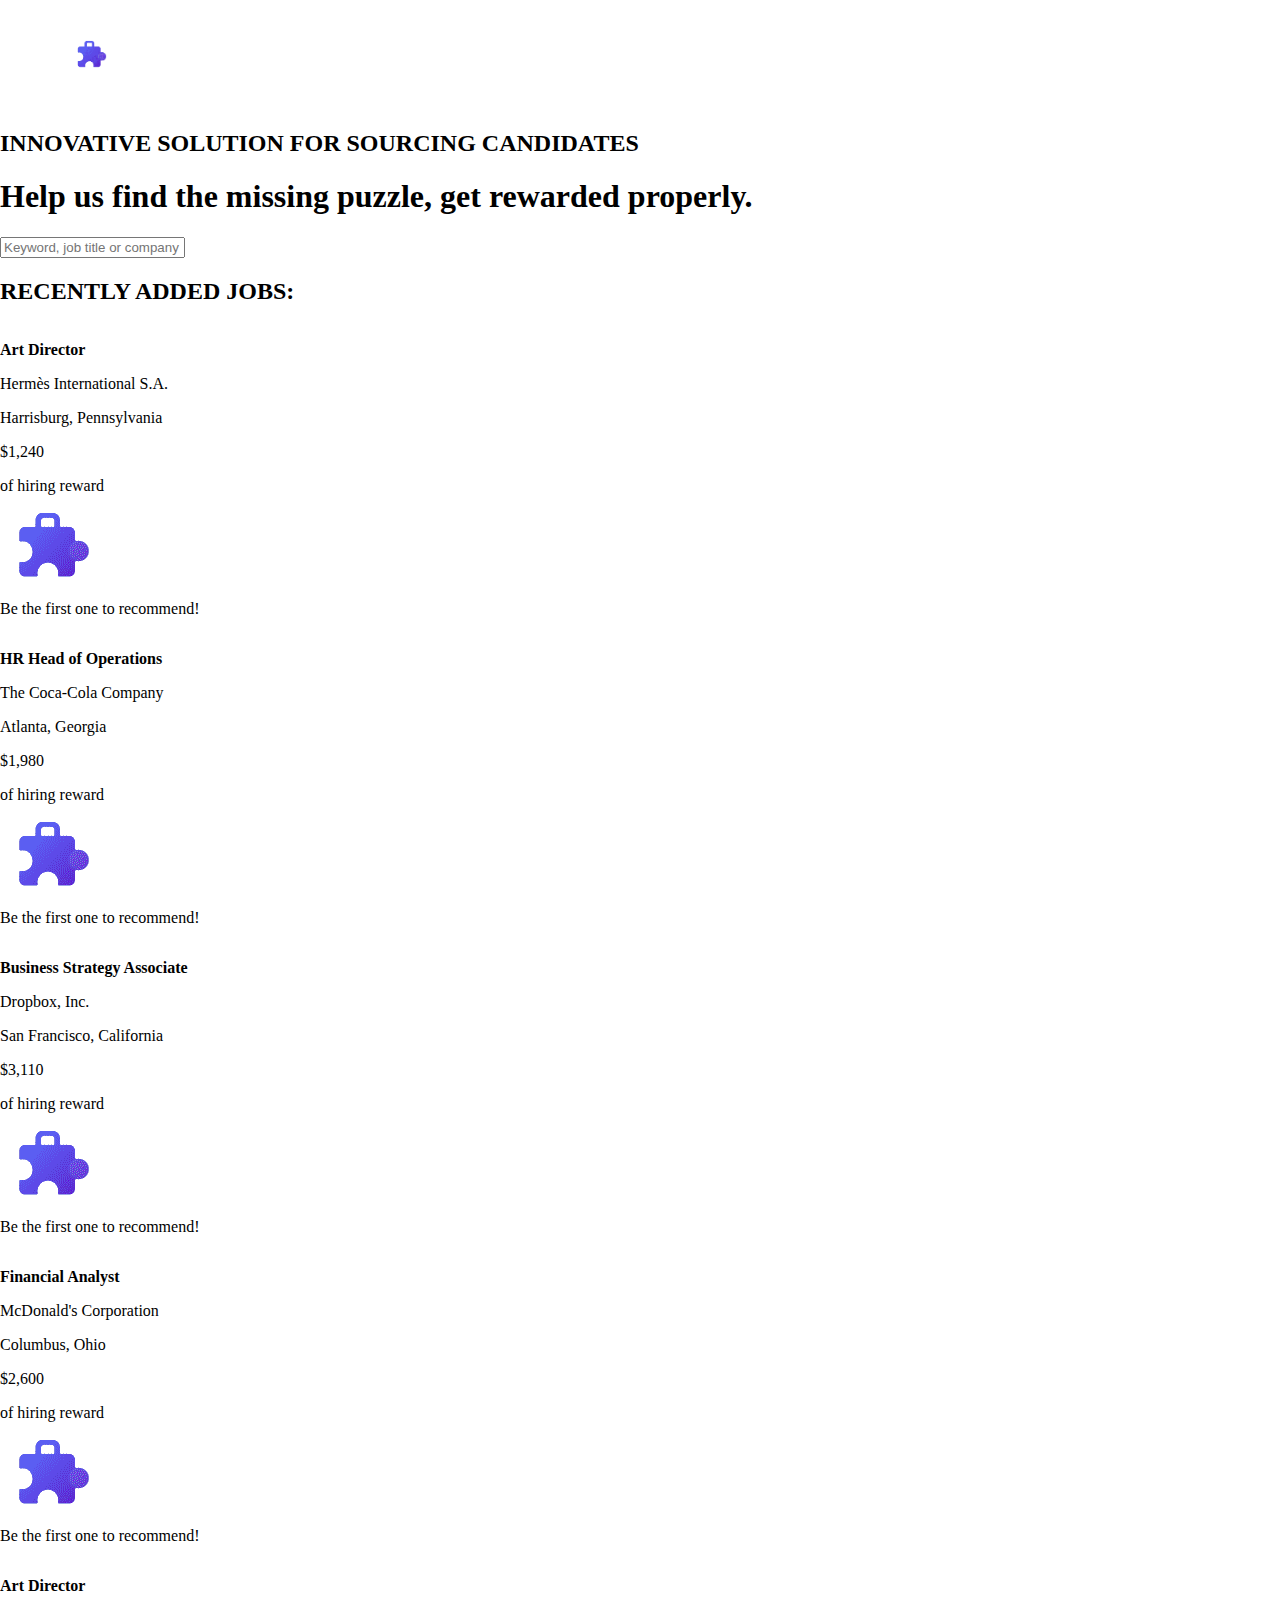
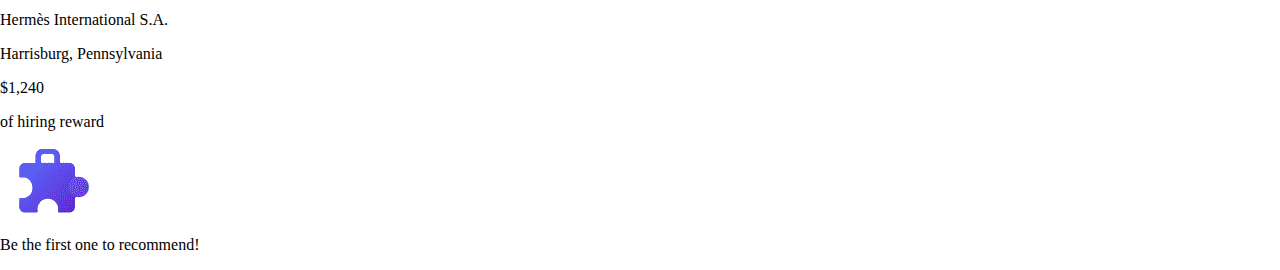
==== index.html @ bd195a3d "Adding fonts, styling nav" ====
<html lang="en">
  <head>
    <meta charset="UTF-8">
    <meta name="viewport" content="width=device-width, initial-scale=1.0">
    <title>Black Magic Pruba</title>
    <link rel="stylesheet" href="styles/style.css">
    <link rel="stylesheet" href="https://use.fontawesome.com/releases/v5.15.1/css/all.css" integrity="sha384-vp86vTRFVJgpjF9jiIGPEEqYqlDwgyBgEF109VFjmqGmIY/Y4HV4d3Gp2irVfcrp" crossorigin="anonymous">
  </head>
  <body>
    <!-- The header part of the page -->
    <header>
      <nav>
        <img src='/images/Logo purple.png' alt='Logo'/>
        <div>
          <ul>
            <li><a href="#">HOME</a></li>
            <li><a href="#">ABOUT US</a></li>
            <li><a href="#">BLOG</a></li>
            <li><a href="#">HOW IT WORKS?</a></li>
          </ul>
          <ul>
            <li><a href="#">LOG IN</a></li>
            <li><a href="#">SIGN UP</a></li>
          </ul>
        </div>
      </nav>
      <main>
        <div>
          <h2>INNOVATIVE SOLUTION FOR SOURCING CANDIDATES</h2>
          <h1>Help us find <b>the missing puzzle, get rewarded</b> properly.</h1>
          <input type="text" placeholder="Keyword, job title or company"><i class="fas fa-search"></i>
        </div>
        <img src=''/>
      </main>
    </header>
      
    <!-- The carrousel of works -->
      <section>
        <h2>RECENTLY ADDED JOBS:</h2>

        <article>
          <div><img src="" alt=""></div>
          <div>
            <p><b>Art Director</b></p>
            <p>Hermès International S.A.</p>
            <i class="fas fa-map-marker-alt"></i><p>Harrisburg, Pennsylvania</p>
          </div>
          <div>
            <div>
              <p>$1,240</p>
              <p>of hiring reward</p>
            </div>
            <div>
              <img src="/images/Logo purple.png" alt="Logo">
            </div>
          </div>
          <div><p>Be the first one to recommend!</p></div>
        </article>

        <article>
          <div><img src="" alt=""></div>
          <div>
            <p><b>HR Head of Operations</b></p>
            <p>The Coca-Cola Company</p>
            <i class="fas fa-map-marker-alt"></i><p>Atlanta, Georgia</p>
          </div>
          <div>
            <div>
              <p>$1,980</p>
              <p>of hiring reward</p>
            </div>
            <div>
              <img src="/images/Logo purple.png" alt="Logo">
            </div>
          </div>
          <div><p>Be the first one to recommend!</p></div>
        </article>

        <article>
          <div><img src="" alt=""></div>
          <div>
            <p><b>Business Strategy Associate</b></p>
            <p>Dropbox, Inc.</p>
            <i class="fas fa-map-marker-alt"></i><p>San Francisco, California</p>
          </div>
          <div>
            <div>
              <p>$3,110</p>
              <p>of hiring reward</p>
            </div>
            <div>
              <img src="/images/Logo purple.png" alt="Logo">
            </div>
          </div>
          <div><p>Be the first one to recommend!</p></div>
        </article>

        <article>
          <div><img src="" alt=""></div>
          <div>
            <p><b>Financial Analyst</b></p>
            <p>McDonald's Corporation</p>
            <i class="fas fa-map-marker-alt"></i><p>Columbus, Ohio</p>
          </div>
          <div>
            <div>
              <p>$2,600</p>
              <p>of hiring reward</p>
            </div>
            <div>
              <img src="/images/Logo purple.png" alt="Logo">
            </div>
          </div>
          <div><p>Be the first one to recommend!</p></div>
        </article>

        <article>
          <div><img src="" alt=""></div>
          <div>
            <p><b>Art Director</b></p>
            <p>Hermès International S.A.</p>
            <i class="fas fa-map-marker-alt"></i><p>Harrisburg, Pennsylvania</p>
          </div>
          <div>
            <div>
              <p>$1,240</p>
              <p>of hiring reward</p>
            </div>
            <div>
              <img src="/images/Logo purple.png" alt="Logo">
            </div>
          </div>
          <div><p>Be the first one to recommend!</p></div>
        </article>
      </section>

  </body>
</html>
---- styles/style.css ----
@font-face {
  font-family: 'galanogrotesquedemo-bold';
  src: url("../fonts/Galano Grotesque/galanogrotesquedemo-bold-webfont.woff2") format("woff2"), url("../fonts/Galano Grotesque/galanogrotesquedemo-bold-webfont.woff") format("woff");
  font-weight: normal;
  font-style: normal;
}

@font-face {
  font-family: 'typold-book500';
  src: url("typold-book500-webfont.woff2") format("woff2"), url("typold-book500-webfont.woff") format("woff");
  font-weight: normal;
  font-style: normal;
}

nav {
  display: -webkit-box;
  display: -ms-flexbox;
  display: flex;
  -webkit-box-pack: justify;
      -ms-flex-pack: justify;
          justify-content: space-between;
  -webkit-box-align: center;
      -ms-flex-align: center;
          align-items: center;
  font-family: 'galanogrotesquedemo-bold';
  padding: 30px 70px;
}

nav img {
  height: 30px;
}

nav div {
  display: -webkit-box;
  display: -ms-flexbox;
  display: flex;
  -webkit-box-pack: justify;
      -ms-flex-pack: justify;
          justify-content: space-between;
  -webkit-box-align: center;
      -ms-flex-align: center;
          align-items: center;
  width: 55%;
  padding-right: 50px;
}

nav div ul {
  display: -webkit-box;
  display: -ms-flexbox;
  display: flex;
  -webkit-box-pack: justify;
      -ms-flex-pack: justify;
          justify-content: space-between;
  -webkit-box-align: center;
      -ms-flex-align: center;
          align-items: center;
  padding: 0;
}

nav div li {
  list-style: none;
}

nav div a {
  text-decoration: none;
  color: white;
}

body {
  margin: 0;
  font-family: 'typold-book500';
}
/*# sourceMappingURL=style.css.map */
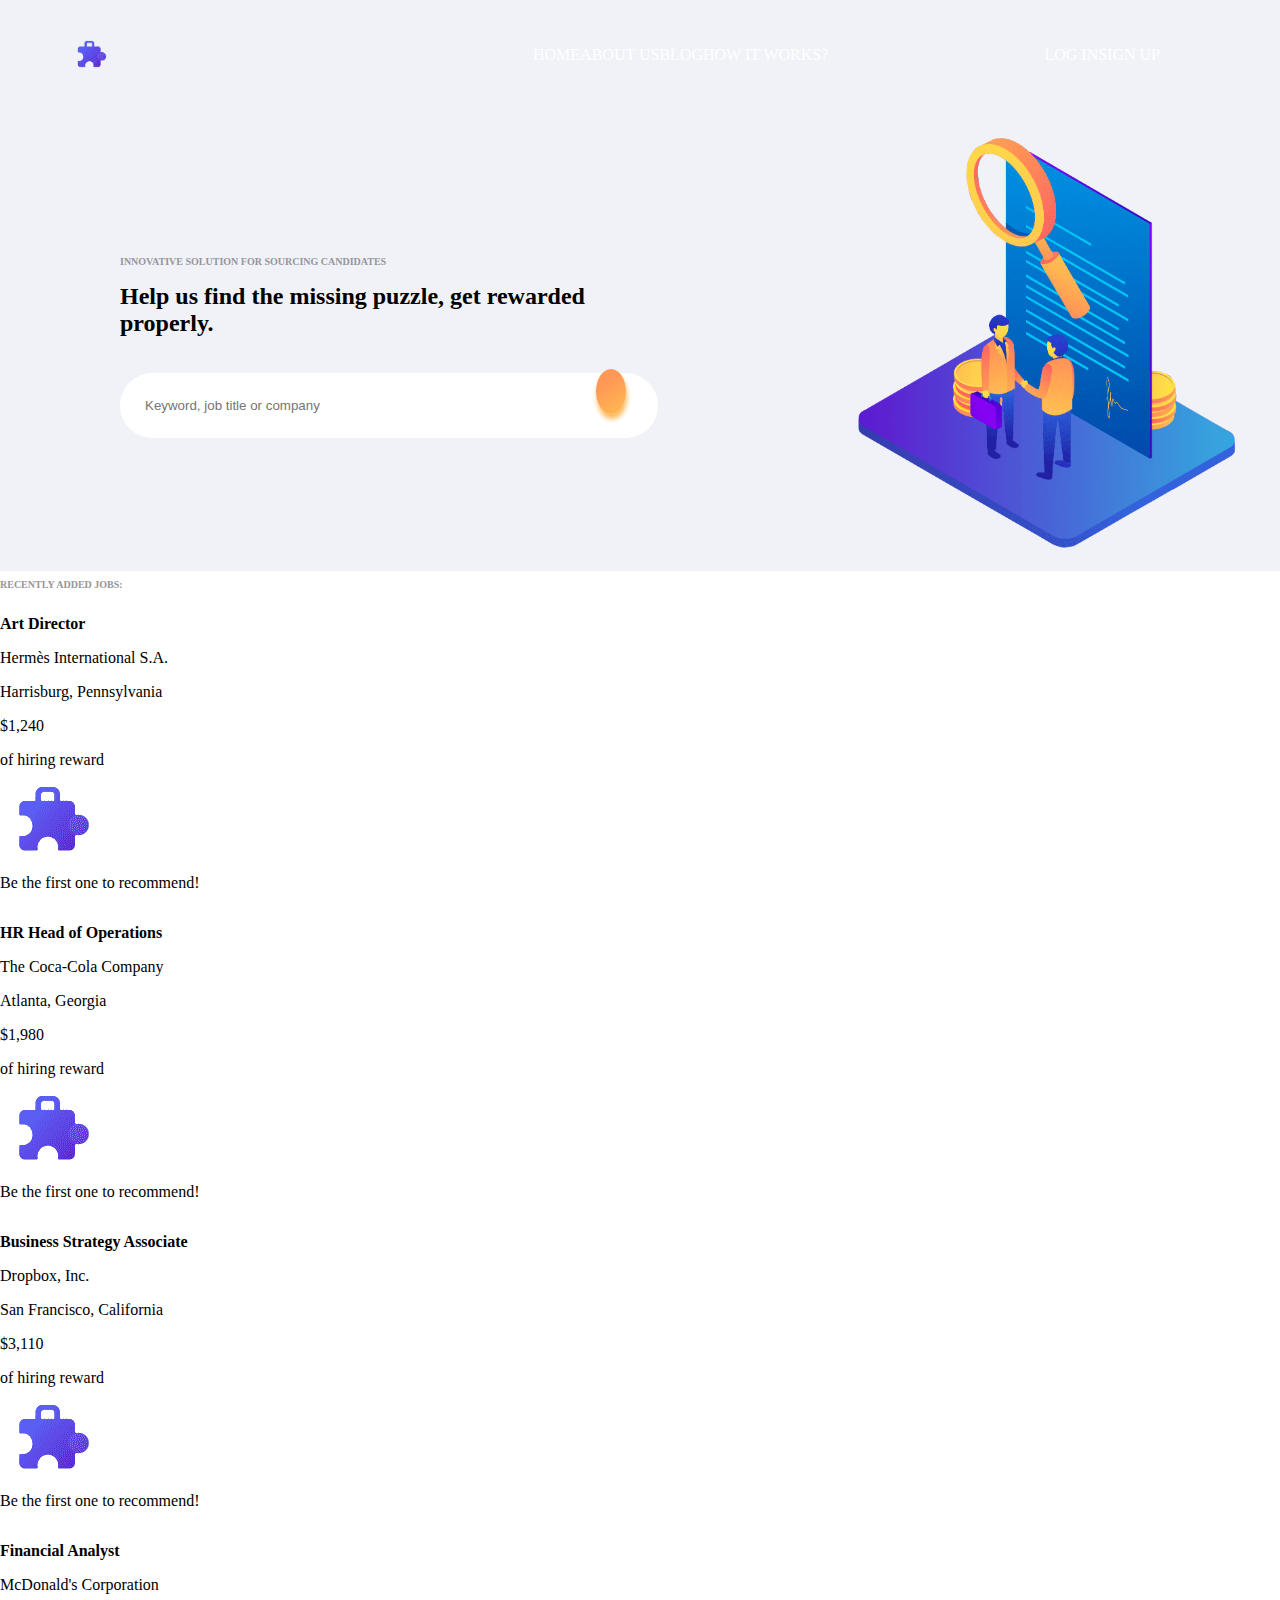
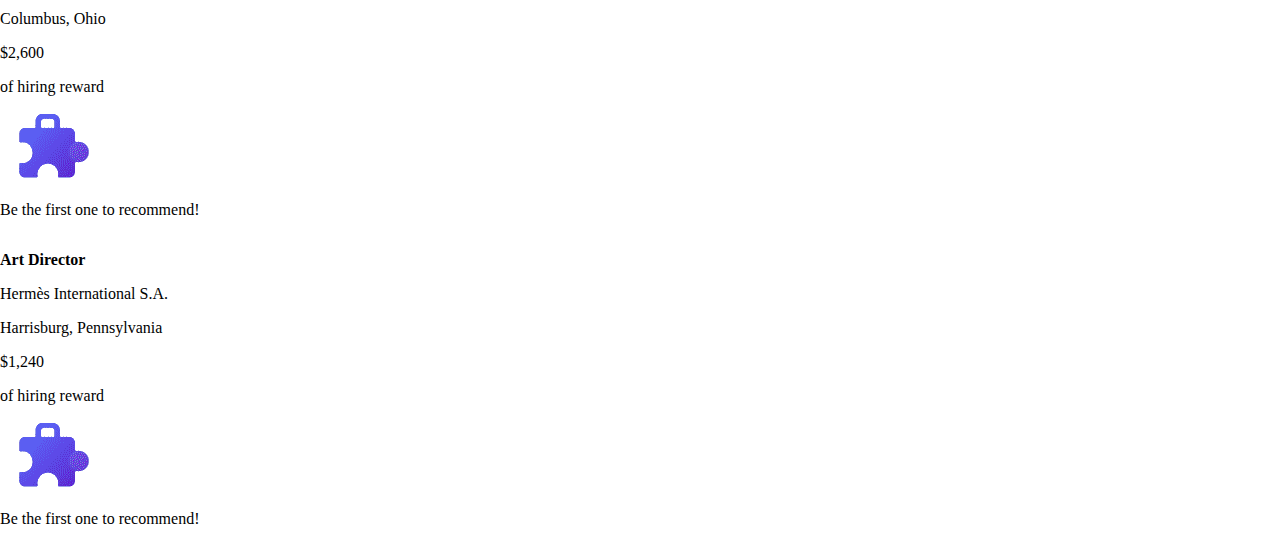
==== commit 5c4341f7: "Main styles, inluding searchbar and image" ====
--- a/index.html
+++ b/index.html
@@ -28,9 +28,11 @@
         <div>
           <h2>INNOVATIVE SOLUTION FOR SOURCING CANDIDATES</h2>
           <h1>Help us find <b>the missing puzzle, get rewarded</b> properly.</h1>
-          <input type="text" placeholder="Keyword, job title or company"><i class="fas fa-search"></i>
+          <div>
+            <input type="text" placeholder="Keyword, job title or company"><button><i class="fas fa-search"></i></button>
+          </div>
         </div>
-        <img src=''/>
+        <img src='/images/Main.png'/>
       </main>
     </header>
       
--- a/styles/style.css
+++ b/styles/style.css
@@ -10,6 +10,10 @@
   src: url("typold-book500-webfont.woff2") format("woff2"), url("typold-book500-webfont.woff") format("woff");
   font-weight: normal;
   font-style: normal;
+}
+
+header {
+  background-color: #f0f2f7;
 }
 
 nav {
@@ -66,8 +70,74 @@
   color: white;
 }
 
+main {
+  display: -webkit-box;
+  display: -ms-flexbox;
+  display: flex;
+  -webkit-box-pack: justify;
+      -ms-flex-pack: justify;
+          justify-content: space-between;
+  -webkit-box-align: center;
+      -ms-flex-align: center;
+          align-items: center;
+  padding-top: 5px;
+}
+
+main img {
+  height: 410px;
+  padding: 23px 45px;
+}
+
+main > div {
+  width: 40%;
+  padding-left: 120px;
+}
+
+main > div div {
+  position: relative;
+}
+
+main > div div input {
+  width: 105%;
+  padding: 25px;
+  border: none;
+  border-radius: 40px;
+  margin-top: 20px;
+  position: relative;
+}
+
+main > div div button {
+  background-color: white;
+  border: none;
+  border-radius: 50%;
+  position: absolute;
+  right: 0px;
+  top: 30px;
+}
+
+main > div div i {
+  background-color: #ff8d58;
+  background: filter-gradient(#ff8d58, #ffb752, horizontal);
+  background: -webkit-gradient(linear, left top, right bottom, from(#ff8d58), color-stop(0%, #ff9a56), color-stop(29%, #ff9756), color-stop(55%, #ffa454), color-stop(75%, #ffaf53), color-stop(96%, #ffb752), to(#ffb752));
+  background: linear-gradient(left top, #ff8d58 0%, #ff9a56 0%, #ff9756 29%, #ffa454 55%, #ffaf53 75%, #ffb752 96%, #ffb752 100%);
+  color: white;
+  padding: 15px;
+  border-radius: 50%;
+  -webkit-box-shadow: 1px 5px 5px 0px #ffb752;
+          box-shadow: 1px 5px 5px 0px #ffb752;
+}
+
 body {
   margin: 0;
   font-family: 'typold-book500';
 }
+
+h1 {
+  font-size: 24px;
+}
+
+h2 {
+  font-size: 10px;
+  color: #97959a;
+}
 /*# sourceMappingURL=style.css.map */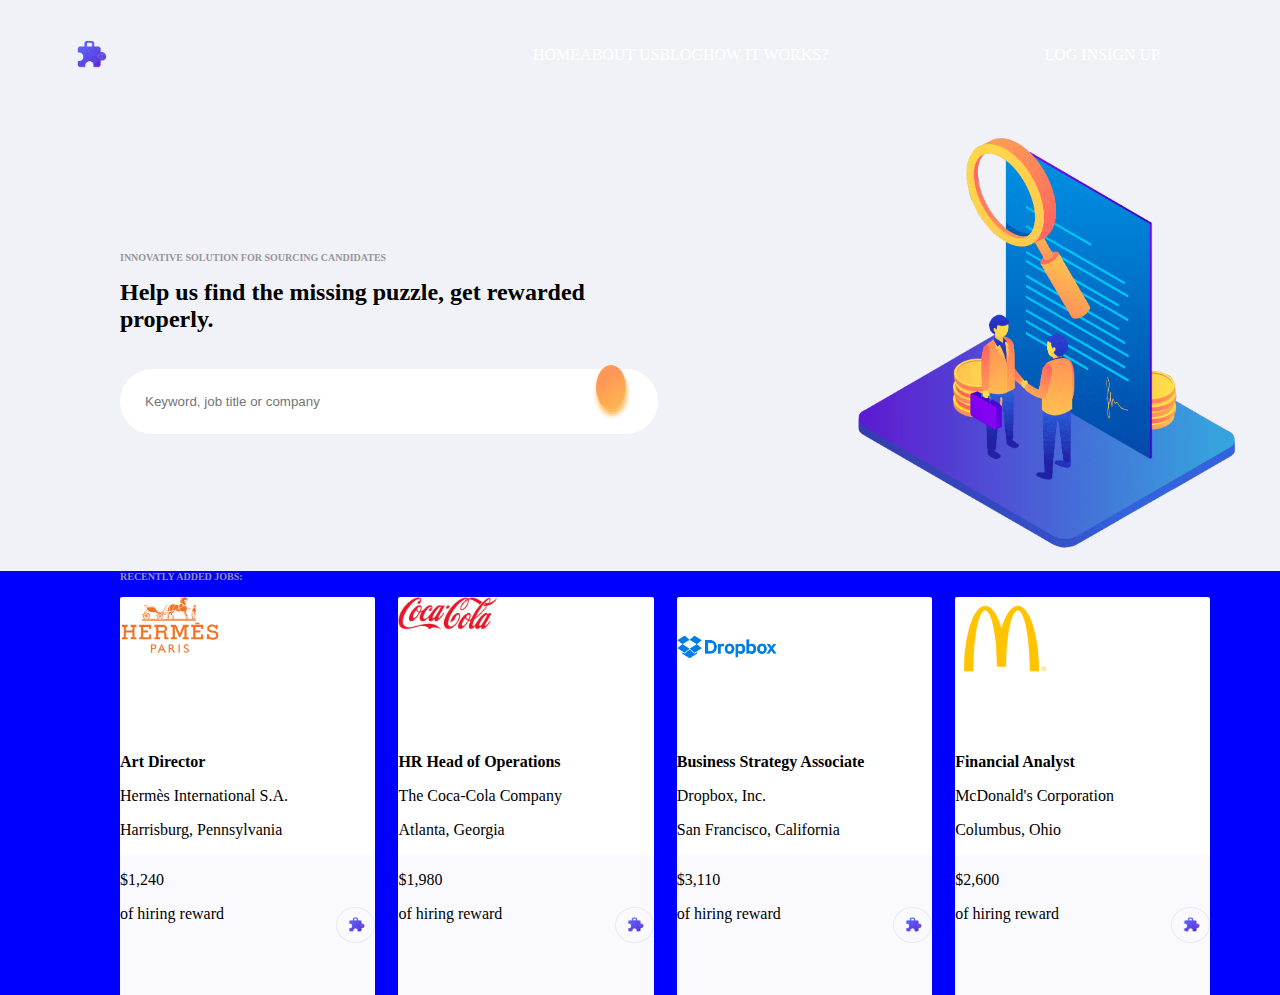
==== commit b2773026: "Cards flex, images and background" ====
--- a/index.html
+++ b/index.html
@@ -35,105 +35,100 @@
         <img src='/images/Main.png'/>
       </main>
     </header>
-      
+
+
     <!-- The carrousel of works -->
       <section>
         <h2>RECENTLY ADDED JOBS:</h2>
 
-        <article>
-          <div><img src="" alt=""></div>
-          <div>
-            <p><b>Art Director</b></p>
-            <p>Hermès International S.A.</p>
-            <i class="fas fa-map-marker-alt"></i><p>Harrisburg, Pennsylvania</p>
-          </div>
-          <div>
+        <div>
+          <article>
+            <div><img src="/images/Hermes.png" alt="Hermes logo"></div>
             <div>
-              <p>$1,240</p>
-              <p>of hiring reward</p>
+              <p><b>Art Director</b></p>
+              <p>Hermès International S.A.</p>
+              <i class="fas fa-map-marker-alt"></i><p>Harrisburg, Pennsylvania</p>
             </div>
             <div>
+              <div>
+                <p>$1,240</p>
+                <p>of hiring reward</p>
+              </div>
+                <img src="/images/Logo purple.png" alt="Logo">
+            </div>
+            <div><p>Be the first one to recommend!</p></div>
+          </article>
+  
+          <article>
+            <div><img src="/images/Coca-cola.png" alt="Coca-cola logo"></div>
+            <div>
+              <p><b>HR Head of Operations</b></p>
+              <p>The Coca-Cola Company</p>
+              <i class="fas fa-map-marker-alt"></i><p>Atlanta, Georgia</p>
+            </div>
+            <div>
+              <div>
+                <p>$1,980</p>
+                <p>of hiring reward</p>
+              </div>
               <img src="/images/Logo purple.png" alt="Logo">
             </div>
-          </div>
-          <div><p>Be the first one to recommend!</p></div>
-        </article>
-
-        <article>
-          <div><img src="" alt=""></div>
-          <div>
-            <p><b>HR Head of Operations</b></p>
-            <p>The Coca-Cola Company</p>
-            <i class="fas fa-map-marker-alt"></i><p>Atlanta, Georgia</p>
-          </div>
-          <div>
+            <div><p>Be the first one to recommend!</p></div>
+          </article>
+  
+          <article>
+            <div><img src="/images/Dropbox.png" alt="Dropbox logo"></div>
             <div>
-              <p>$1,980</p>
-              <p>of hiring reward</p>
+              <p><b>Business Strategy Associate</b></p>
+              <p>Dropbox, Inc.</p>
+              <i class="fas fa-map-marker-alt"></i><p>San Francisco, California</p>
             </div>
             <div>
+              <div>
+                <p>$3,110</p>
+                <p>of hiring reward</p>
+              </div>
               <img src="/images/Logo purple.png" alt="Logo">
             </div>
-          </div>
-          <div><p>Be the first one to recommend!</p></div>
-        </article>
-
-        <article>
-          <div><img src="" alt=""></div>
-          <div>
-            <p><b>Business Strategy Associate</b></p>
-            <p>Dropbox, Inc.</p>
-            <i class="fas fa-map-marker-alt"></i><p>San Francisco, California</p>
-          </div>
-          <div>
+            <div><p>Be the first one to recommend!</p></div>
+          </article>
+  
+          <article>
+            <div><img src="/images/McDonalds.png" alt="McDonald's logo"></div>
             <div>
-              <p>$3,110</p>
-              <p>of hiring reward</p>
+              <p><b>Financial Analyst</b></p>
+              <p>McDonald's Corporation</p>
+              <i class="fas fa-map-marker-alt"></i><p>Columbus, Ohio</p>
             </div>
             <div>
+              <div>
+                <p>$2,600</p>
+                <p>of hiring reward</p>
+              </div>
               <img src="/images/Logo purple.png" alt="Logo">
             </div>
-          </div>
-          <div><p>Be the first one to recommend!</p></div>
-        </article>
-
-        <article>
-          <div><img src="" alt=""></div>
-          <div>
-            <p><b>Financial Analyst</b></p>
-            <p>McDonald's Corporation</p>
-            <i class="fas fa-map-marker-alt"></i><p>Columbus, Ohio</p>
-          </div>
-          <div>
+            <div><p>Be the first one to recommend!</p></div>
+          </article>
+  
+          <!-- <article>
+            <div><img src="" alt=""></div>
             <div>
-              <p>$2,600</p>
-              <p>of hiring reward</p>
+              <p><b>Art Director</b></p>
+              <p>Hermès International S.A.</p>
+              <i class="fas fa-map-marker-alt"></i><p>Harrisburg, Pennsylvania</p>
             </div>
             <div>
-              <img src="/images/Logo purple.png" alt="Logo">
+              <div>
+                <p>$1,240</p>
+                <p>of hiring reward</p>
+              </div>
+              <div>
+                <img src="/images/Logo purple.png" alt="Logo">
+              </div>
             </div>
-          </div>
-          <div><p>Be the first one to recommend!</p></div>
-        </article>
-
-        <article>
-          <div><img src="" alt=""></div>
-          <div>
-            <p><b>Art Director</b></p>
-            <p>Hermès International S.A.</p>
-            <i class="fas fa-map-marker-alt"></i><p>Harrisburg, Pennsylvania</p>
-          </div>
-          <div>
-            <div>
-              <p>$1,240</p>
-              <p>of hiring reward</p>
-            </div>
-            <div>
-              <img src="/images/Logo purple.png" alt="Logo">
-            </div>
-          </div>
-          <div><p>Be the first one to recommend!</p></div>
-        </article>
+            <div><p>Be the first one to recommend!</p></div>
+          </article> -->
+        </div>
       </section>
 
   </body>
--- a/styles/style.css
+++ b/styles/style.css
@@ -127,6 +127,65 @@
           box-shadow: 1px 5px 5px 0px #ffb752;
 }
 
+section {
+  padding-left: 120px;
+  background-color: blue;
+}
+
+section > div {
+  display: -webkit-box;
+  display: -ms-flexbox;
+  display: flex;
+  -webkit-box-pack: justify;
+      -ms-flex-pack: justify;
+          justify-content: space-between;
+  -webkit-box-align: center;
+      -ms-flex-align: center;
+          align-items: center;
+  -webkit-box-pack: start !important;
+      -ms-flex-pack: start !important;
+          justify-content: flex-start !important;
+}
+
+article {
+  background-color: white;
+  width: 22%;
+  border-radius: 2px;
+  margin-right: 2%;
+}
+
+article div:nth-child(1) {
+  height: 140px;
+}
+
+article div:nth-child(3) {
+  display: -webkit-box;
+  display: -ms-flexbox;
+  display: flex;
+  -webkit-box-pack: justify;
+      -ms-flex-pack: justify;
+          justify-content: space-between;
+  -webkit-box-align: center;
+      -ms-flex-align: center;
+          align-items: center;
+  background-color: #fafafe;
+}
+
+article div:nth-child(3) img {
+  width: 20px;
+  border: 1px solid #e7eaf4;
+  border-radius: 50%;
+  padding: 9px 9px 9px 8px;
+}
+
+article div:nth-child(4) {
+  display: none;
+}
+
+article img {
+  width: 100px;
+}
+
 body {
   margin: 0;
   font-family: 'typold-book500';
@@ -139,5 +198,6 @@
 h2 {
   font-size: 10px;
   color: #97959a;
+  margin: 0 0 15px;
 }
 /*# sourceMappingURL=style.css.map */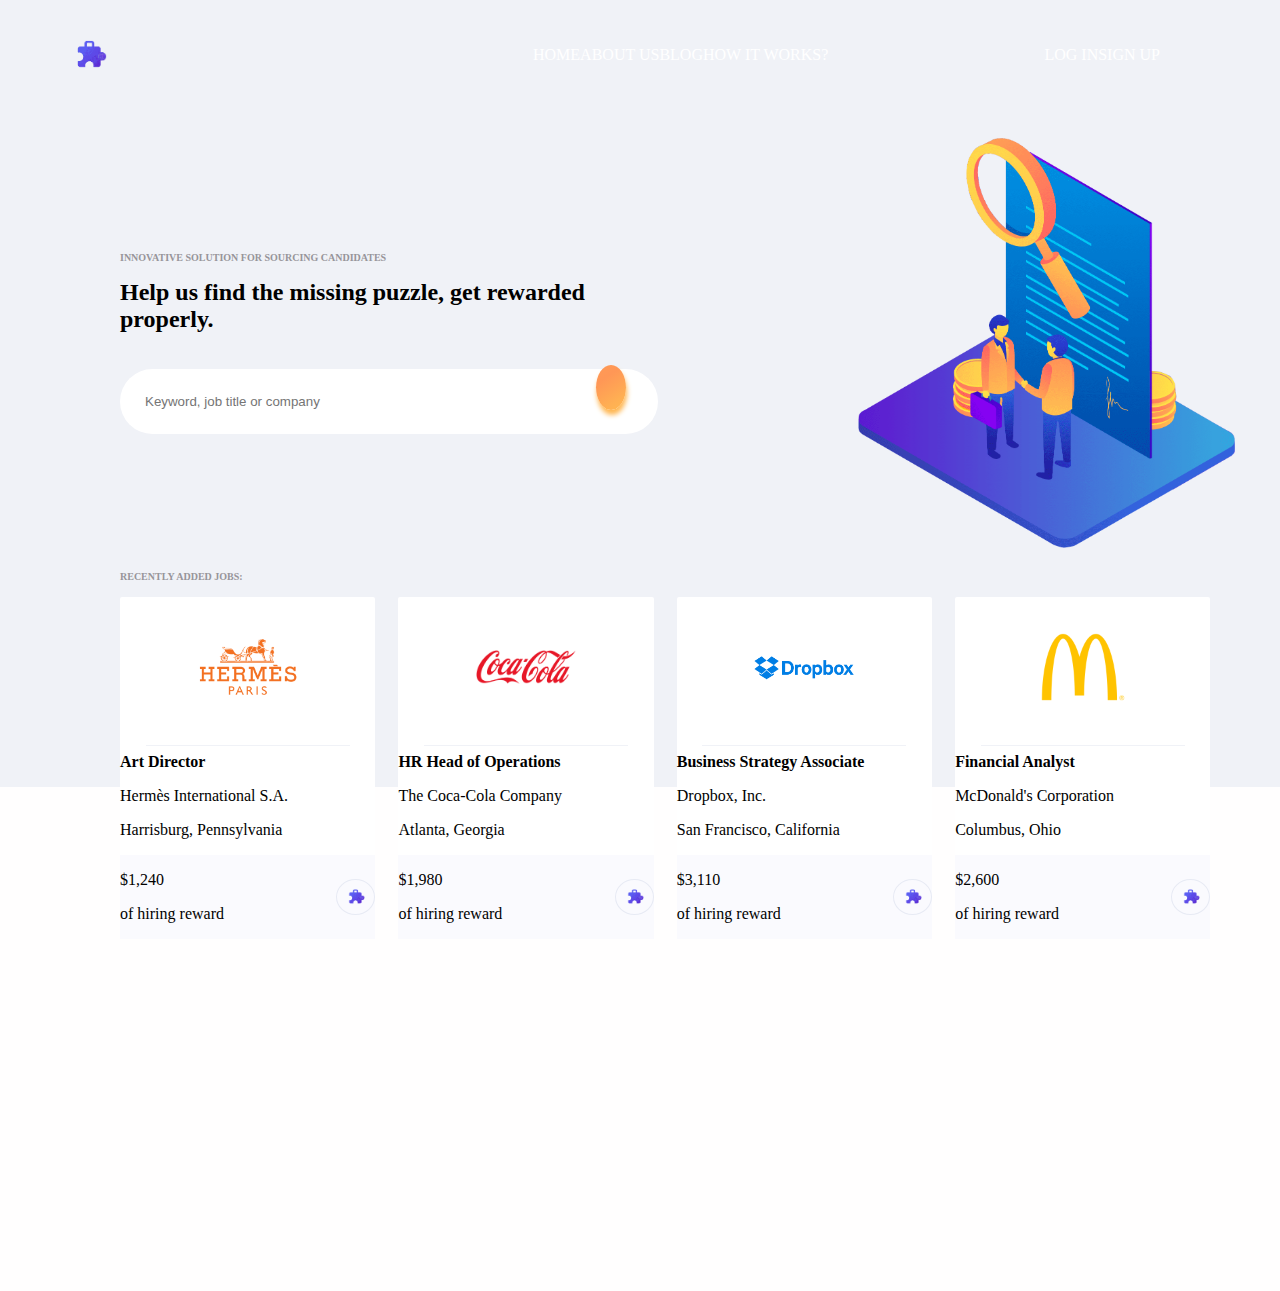
==== commit 837b2fea: "Card image center, hr, and backgorund section" ====
--- a/index.html
+++ b/index.html
@@ -43,7 +43,10 @@
 
         <div>
           <article>
-            <div><img src="/images/Hermes.png" alt="Hermes logo"></div>
+            <div>
+              <img src="/images/Hermes.png" alt="Hermes logo">
+              <hr/>
+            </div>
             <div>
               <p><b>Art Director</b></p>
               <p>Hermès International S.A.</p>
@@ -60,7 +63,10 @@
           </article>
   
           <article>
-            <div><img src="/images/Coca-cola.png" alt="Coca-cola logo"></div>
+            <div>
+              <img src="/images/Coca-cola.png" alt="Coca-cola logo">
+              <hr/>
+            </div>
             <div>
               <p><b>HR Head of Operations</b></p>
               <p>The Coca-Cola Company</p>
@@ -77,7 +83,10 @@
           </article>
   
           <article>
-            <div><img src="/images/Dropbox.png" alt="Dropbox logo"></div>
+            <div>
+              <img src="/images/Dropbox.png" alt="Dropbox logo">
+              <hr/>
+            </div>
             <div>
               <p><b>Business Strategy Associate</b></p>
               <p>Dropbox, Inc.</p>
@@ -94,7 +103,10 @@
           </article>
   
           <article>
-            <div><img src="/images/McDonalds.png" alt="McDonald's logo"></div>
+            <div>
+              <img src="/images/McDonalds.png" alt="McDonald's logo">
+              <hr/>
+            </div>
             <div>
               <p><b>Financial Analyst</b></p>
               <p>McDonald's Corporation</p>
--- a/styles/style.css
+++ b/styles/style.css
@@ -128,8 +128,12 @@
 }
 
 section {
+  height: 80vh;
   padding-left: 120px;
-  background-color: blue;
+  background-color: #f0f2f7;
+  background: filter-gradient(#f0f2f7, #fffefe, vertical);
+  background: -webkit-gradient(linear, left top, left bottom, from(#f0f2f7), color-stop(30%, #f0f2f7), color-stop(30%, #fffefe), to(#fffefe));
+  background: linear-gradient(top, #f0f2f7 0%, #f0f2f7 30%, #fffefe 30%, #fffefe 100%);
 }
 
 section > div {
@@ -152,10 +156,7 @@
   width: 22%;
   border-radius: 2px;
   margin-right: 2%;
-}
-
-article div:nth-child(1) {
-  height: 140px;
+  position: relative;
 }
 
 article div:nth-child(3) {
@@ -182,8 +183,33 @@
   display: none;
 }
 
-article img {
+article > div:nth-child(1) {
+  height: 140px;
+  display: -webkit-box;
+  display: -ms-flexbox;
+  display: flex;
+  -webkit-box-pack: justify;
+      -ms-flex-pack: justify;
+          justify-content: space-between;
+  -webkit-box-align: center;
+      -ms-flex-align: center;
+          align-items: center;
+  -webkit-box-pack: center;
+      -ms-flex-pack: center;
+          justify-content: center;
+}
+
+article > div:nth-child(1) img {
   width: 100px;
+}
+
+article > div:nth-child(1) hr {
+  border: none;
+  border-bottom: 1.5px #f0f2f7 solid;
+  width: 80%;
+  position: absolute;
+  top: 140px;
+  right: 10%;
 }
 
 body {
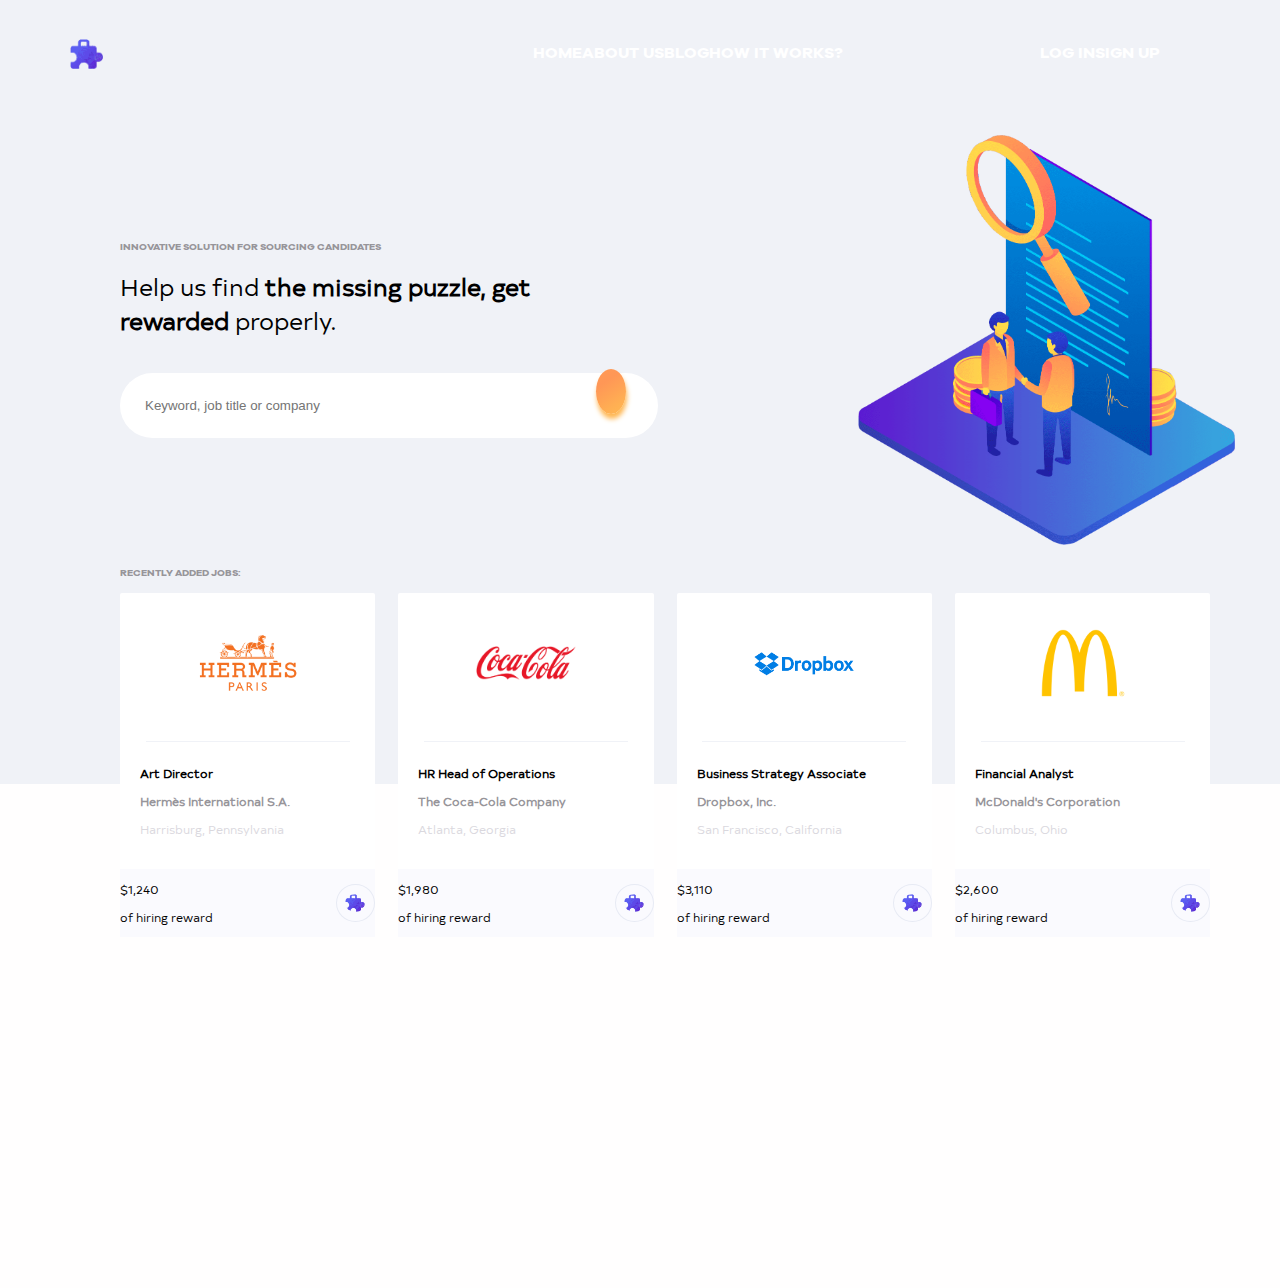
==== commit b589e7f0: "Styles for info in cards" ====
--- a/index.html
+++ b/index.html
@@ -49,8 +49,8 @@
             </div>
             <div>
               <p><b>Art Director</b></p>
-              <p>Hermès International S.A.</p>
-              <i class="fas fa-map-marker-alt"></i><p>Harrisburg, Pennsylvania</p>
+              <p class="company-name">Hermès International S.A.</p>
+              <p class="location"><i class="fas fa-map-marker-alt"></i> Harrisburg, Pennsylvania</p>
             </div>
             <div>
               <div>
@@ -69,8 +69,8 @@
             </div>
             <div>
               <p><b>HR Head of Operations</b></p>
-              <p>The Coca-Cola Company</p>
-              <i class="fas fa-map-marker-alt"></i><p>Atlanta, Georgia</p>
+              <p class="company-name">The Coca-Cola Company</p>
+              <p class="location"><i class="fas fa-map-marker-alt"></i> Atlanta, Georgia</p>
             </div>
             <div>
               <div>
@@ -89,8 +89,8 @@
             </div>
             <div>
               <p><b>Business Strategy Associate</b></p>
-              <p>Dropbox, Inc.</p>
-              <i class="fas fa-map-marker-alt"></i><p>San Francisco, California</p>
+              <p class="company-name">Dropbox, Inc.</p>
+              <p class="location"><i class="fas fa-map-marker-alt"></i> San Francisco, California</p>
             </div>
             <div>
               <div>
@@ -109,8 +109,8 @@
             </div>
             <div>
               <p><b>Financial Analyst</b></p>
-              <p>McDonald's Corporation</p>
-              <i class="fas fa-map-marker-alt"></i><p>Columbus, Ohio</p>
+              <p class="company-name">McDonald's Corporation</p>
+              <p class="location"><i class="fas fa-map-marker-alt"></i> Columbus, Ohio</p>
             </div>
             <div>
               <div>
@@ -121,25 +121,6 @@
             </div>
             <div><p>Be the first one to recommend!</p></div>
           </article>
-  
-          <!-- <article>
-            <div><img src="" alt=""></div>
-            <div>
-              <p><b>Art Director</b></p>
-              <p>Hermès International S.A.</p>
-              <i class="fas fa-map-marker-alt"></i><p>Harrisburg, Pennsylvania</p>
-            </div>
-            <div>
-              <div>
-                <p>$1,240</p>
-                <p>of hiring reward</p>
-              </div>
-              <div>
-                <img src="/images/Logo purple.png" alt="Logo">
-              </div>
-            </div>
-            <div><p>Be the first one to recommend!</p></div>
-          </article> -->
         </div>
       </section>
 
--- a/styles/style.css
+++ b/styles/style.css
@@ -1,6 +1,6 @@
 @font-face {
   font-family: 'galanogrotesquedemo-bold';
-  src: url("../fonts/Galano Grotesque/galanogrotesquedemo-bold-webfont.woff2") format("woff2"), url("../fonts/Galano Grotesque/galanogrotesquedemo-bold-webfont.woff") format("woff");
+  src: url("galanogrotesquedemo-bold-webfont.woff2") format("woff2"), url("galanogrotesquedemo-bold-webfont.woff") format("woff");
   font-weight: normal;
   font-style: normal;
 }
@@ -127,6 +127,90 @@
           box-shadow: 1px 5px 5px 0px #ffb752;
 }
 
+article > div:nth-child(1) {
+  height: 140px;
+  display: -webkit-box;
+  display: -ms-flexbox;
+  display: flex;
+  -webkit-box-pack: justify;
+      -ms-flex-pack: justify;
+          justify-content: space-between;
+  -webkit-box-align: center;
+      -ms-flex-align: center;
+          align-items: center;
+  -webkit-box-pack: center;
+      -ms-flex-pack: center;
+          justify-content: center;
+}
+
+article > div:nth-child(1) img {
+  width: 100px;
+}
+
+article > div:nth-child(1) hr {
+  border: none;
+  border-bottom: 1.5px #f0f2f7 solid;
+  width: 80%;
+  position: absolute;
+  top: 140px;
+  right: 10%;
+}
+
+article {
+  background-color: white;
+  width: 22%;
+  border-radius: 2px;
+  margin-right: 2%;
+  position: relative;
+}
+
+article div:nth-child(2) {
+  padding: 20px;
+}
+
+article div:nth-child(2) .company-name,
+article div:nth-child(2) i {
+  color: #97959a;
+  font-weight: bold;
+}
+
+article div:nth-child(2) .location {
+  color: #dad8de;
+}
+
+article div:nth-child(3) {
+  display: -webkit-box;
+  display: -ms-flexbox;
+  display: flex;
+  -webkit-box-pack: justify;
+      -ms-flex-pack: justify;
+          justify-content: space-between;
+  -webkit-box-align: center;
+      -ms-flex-align: center;
+          align-items: center;
+  background-color: #fafafe;
+}
+
+article div:nth-child(3) img {
+  width: 20px;
+  border: 1px solid #e7eaf4;
+  border-radius: 50%;
+  padding: 9px 9px 9px 8px;
+}
+
+article div:nth-child(4) {
+  display: none;
+}
+
+article:hover {
+  -webkit-box-shadow: 1px 5px 5px 0px #e4e4e7;
+          box-shadow: 1px 5px 5px 0px #e4e4e7;
+}
+
+article:hover div:nth-child(4) {
+  display: block;
+}
+
 section {
   height: 80vh;
   padding-left: 120px;
@@ -140,85 +224,19 @@
   display: -webkit-box;
   display: -ms-flexbox;
   display: flex;
-  -webkit-box-pack: justify;
-      -ms-flex-pack: justify;
-          justify-content: space-between;
-  -webkit-box-align: center;
-      -ms-flex-align: center;
-          align-items: center;
-  -webkit-box-pack: start !important;
-      -ms-flex-pack: start !important;
-          justify-content: flex-start !important;
-}
-
-article {
-  background-color: white;
-  width: 22%;
-  border-radius: 2px;
-  margin-right: 2%;
-  position: relative;
-}
-
-article div:nth-child(3) {
-  display: -webkit-box;
-  display: -ms-flexbox;
-  display: flex;
-  -webkit-box-pack: justify;
-      -ms-flex-pack: justify;
-          justify-content: space-between;
-  -webkit-box-align: center;
-      -ms-flex-align: center;
-          align-items: center;
-  background-color: #fafafe;
-}
-
-article div:nth-child(3) img {
-  width: 20px;
-  border: 1px solid #e7eaf4;
-  border-radius: 50%;
-  padding: 9px 9px 9px 8px;
-}
-
-article div:nth-child(4) {
-  display: none;
-}
-
-article > div:nth-child(1) {
-  height: 140px;
-  display: -webkit-box;
-  display: -ms-flexbox;
-  display: flex;
-  -webkit-box-pack: justify;
-      -ms-flex-pack: justify;
-          justify-content: space-between;
-  -webkit-box-align: center;
-      -ms-flex-align: center;
-          align-items: center;
-  -webkit-box-pack: center;
-      -ms-flex-pack: center;
-          justify-content: center;
-}
-
-article > div:nth-child(1) img {
-  width: 100px;
-}
-
-article > div:nth-child(1) hr {
-  border: none;
-  border-bottom: 1.5px #f0f2f7 solid;
-  width: 80%;
-  position: absolute;
-  top: 140px;
-  right: 10%;
+  -webkit-box-pack: start;
+      -ms-flex-pack: start;
+          justify-content: flex-start;
 }
 
 body {
   margin: 0;
-  font-family: 'typold-book500';
+  font-family: "galanogrotesquedemo-bold";
 }
 
 h1 {
   font-size: 24px;
+  font: 24px "typold-book500";
 }
 
 h2 {
@@ -226,4 +244,8 @@
   color: #97959a;
   margin: 0 0 15px;
 }
+
+p {
+  font: 12px "typold-book500";
+}
 /*# sourceMappingURL=style.css.map */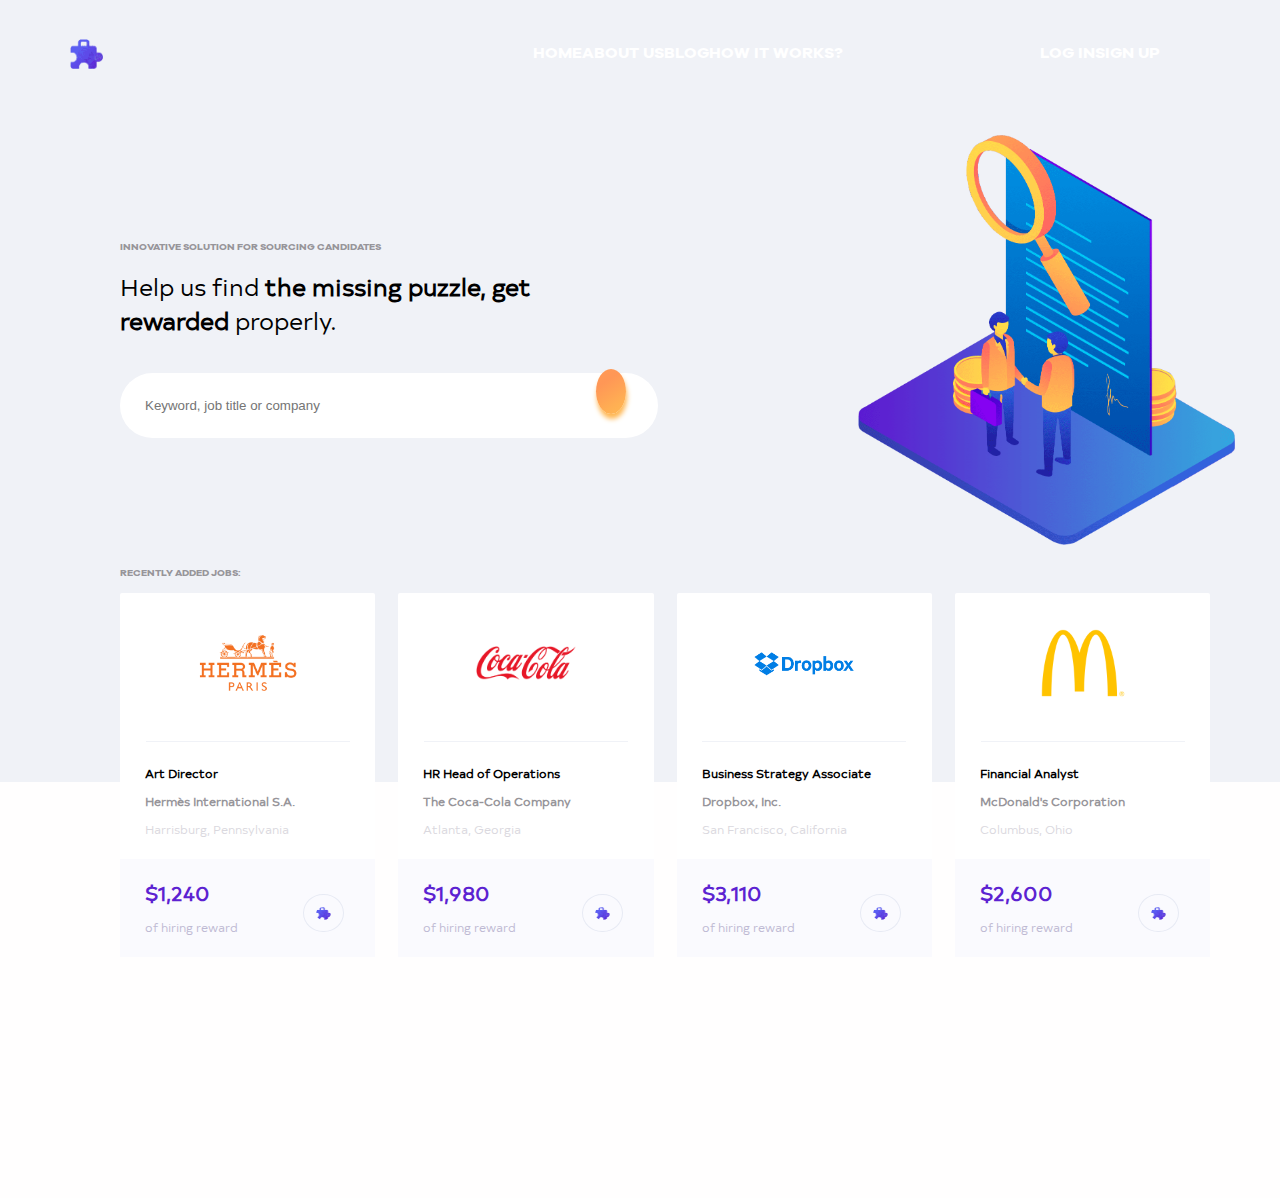
==== commit 856b1874: "Card hover, adjusting heights" ====
--- a/index.html
+++ b/index.html
@@ -57,7 +57,7 @@
                 <p>$1,240</p>
                 <p>of hiring reward</p>
               </div>
-                <img src="/images/Logo purple.png" alt="Logo">
+                <button><img src="/images/Logo purple.png" alt="Logo"></button>
             </div>
             <div><p>Be the first one to recommend!</p></div>
           </article>
@@ -77,7 +77,7 @@
                 <p>$1,980</p>
                 <p>of hiring reward</p>
               </div>
-              <img src="/images/Logo purple.png" alt="Logo">
+              <button><img src="/images/Logo purple.png" alt="Logo"></button>
             </div>
             <div><p>Be the first one to recommend!</p></div>
           </article>
@@ -97,7 +97,7 @@
                 <p>$3,110</p>
                 <p>of hiring reward</p>
               </div>
-              <img src="/images/Logo purple.png" alt="Logo">
+              <button><img src="/images/Logo purple.png" alt="Logo"></button>
             </div>
             <div><p>Be the first one to recommend!</p></div>
           </article>
@@ -117,7 +117,7 @@
                 <p>$2,600</p>
                 <p>of hiring reward</p>
               </div>
-              <img src="/images/Logo purple.png" alt="Logo">
+              <button><img src="/images/Logo purple.png" alt="Logo"></button>
             </div>
             <div><p>Be the first one to recommend!</p></div>
           </article>
--- a/styles/style.css
+++ b/styles/style.css
@@ -127,6 +127,24 @@
           box-shadow: 1px 5px 5px 0px #ffb752;
 }
 
+section {
+  height: 70vh;
+  padding-left: 120px;
+  background-color: #f0f2f7;
+  background: filter-gradient(#f0f2f7, #fffefe, vertical);
+  background: -webkit-gradient(linear, left top, left bottom, from(#f0f2f7), color-stop(34%, #f0f2f7), color-stop(34%, #fffefe), to(#fffefe));
+  background: linear-gradient(top, #f0f2f7 0%, #f0f2f7 34%, #fffefe 34%, #fffefe 100%);
+}
+
+section > div {
+  display: -webkit-box;
+  display: -ms-flexbox;
+  display: flex;
+  -webkit-box-pack: start;
+      -ms-flex-pack: start;
+          justify-content: flex-start;
+}
+
 article > div:nth-child(1) {
   height: 140px;
   display: -webkit-box;
@@ -165,7 +183,7 @@
 }
 
 article div:nth-child(2) {
-  padding: 20px;
+  padding: 20px 25px 10px;
 }
 
 article div:nth-child(2) .company-name,
@@ -189,13 +207,30 @@
       -ms-flex-align: center;
           align-items: center;
   background-color: #fafafe;
+  padding: 20px 25px 10px;
+}
+
+article div:nth-child(3) button {
+  background-color: #fafafe;
+  border: none;
 }
 
 article div:nth-child(3) img {
-  width: 20px;
+  width: 15px;
   border: 1px solid #e7eaf4;
   border-radius: 50%;
-  padding: 9px 9px 9px 8px;
+  padding: 12px 12px 11px;
+}
+
+article div:nth-child(3) p:nth-child(1) {
+  font-size: 20px;
+  font-weight: bold;
+  color: #5c22d1;
+  margin: 0;
+}
+
+article div:nth-child(3) p:nth-child(2) {
+  color: #beb9d3;
 }
 
 article div:nth-child(4) {
@@ -209,24 +244,17 @@
 
 article:hover div:nth-child(4) {
   display: block;
-}
-
-section {
-  height: 80vh;
-  padding-left: 120px;
-  background-color: #f0f2f7;
-  background: filter-gradient(#f0f2f7, #fffefe, vertical);
-  background: -webkit-gradient(linear, left top, left bottom, from(#f0f2f7), color-stop(30%, #f0f2f7), color-stop(30%, #fffefe), to(#fffefe));
-  background: linear-gradient(top, #f0f2f7 0%, #f0f2f7 30%, #fffefe 30%, #fffefe 100%);
-}
-
-section > div {
-  display: -webkit-box;
-  display: -ms-flexbox;
-  display: flex;
-  -webkit-box-pack: start;
-      -ms-flex-pack: start;
-          justify-content: flex-start;
+  text-align: center;
+  padding: 10px 0;
+  color: #605d62;
+}
+
+article button:hover img {
+  border: 1px solid #e7eaf4;
+  background-color: #5c22d1;
+  background: filter-gradient(#5c22d1, #4a61d6, horizontal);
+  background: -webkit-gradient(linear, left top, right bottom, from(#5c22d1), color-stop(24%, #5241d3), color-stop(48%, #5241d3), color-stop(73%, #4a61d6), to(#4a61d6));
+  background: linear-gradient(left top, #5c22d1 0%, #5241d3 24%, #5241d3 48%, #4a61d6 73%, #4a61d6 100%);
 }
 
 body {
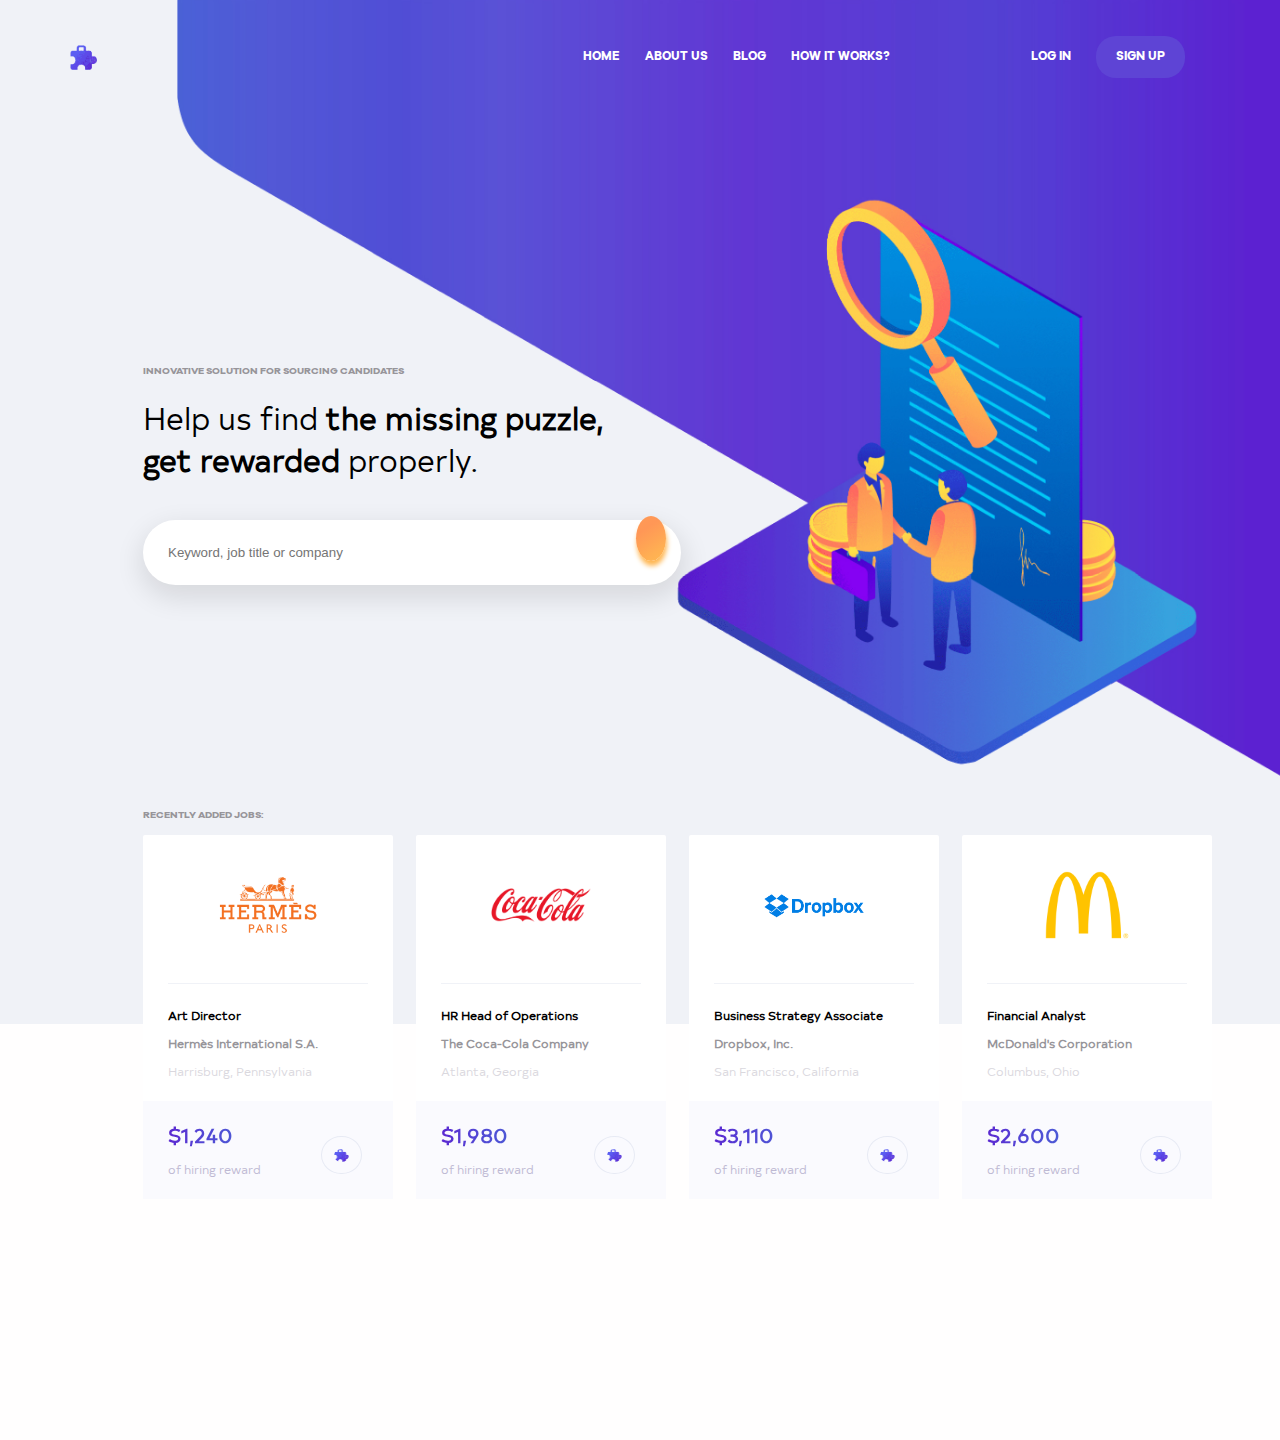
==== commit b84a70fb: "Changing background image" ====
--- a/index.html
+++ b/index.html
@@ -32,7 +32,6 @@
             <input type="text" placeholder="Keyword, job title or company"><button><i class="fas fa-search"></i></button>
           </div>
         </div>
-        <img src='/images/Main.png'/>
       </main>
     </header>
 
--- a/styles/style.css
+++ b/styles/style.css
@@ -13,7 +13,12 @@
 }
 
 header {
+  height: 90vh;
   background-color: #f0f2f7;
+  background-image: url("/images/Background.png");
+  background-repeat: no-repeat;
+  background-position: right top;
+  background-size: contain;
 }
 
 nav {
@@ -27,11 +32,11 @@
       -ms-flex-align: center;
           align-items: center;
   font-family: 'galanogrotesquedemo-bold';
-  padding: 30px 70px;
+  padding: 20px 70px;
 }
 
 nav img {
-  height: 30px;
+  height: 25px;
 }
 
 nav div {
@@ -45,7 +50,7 @@
       -ms-flex-align: center;
           align-items: center;
   width: 55%;
-  padding-right: 50px;
+  padding-left: 50px;
 }
 
 nav div ul {
@@ -58,11 +63,20 @@
   -webkit-box-align: center;
       -ms-flex-align: center;
           align-items: center;
+  justify-content: space-between !important;
   padding: 0;
 }
 
 nav div li {
   list-style: none;
+  margin-right: 25px;
+  font-size: 12px;
+}
+
+nav div ul:last-child li:last-child {
+  background-color: #5e44d5;
+  border-radius: 20px;
+  padding: 15px 20px;
 }
 
 nav div a {
@@ -80,17 +94,17 @@
   -webkit-box-align: center;
       -ms-flex-align: center;
           align-items: center;
-  padding-top: 5px;
+  padding-top: 28vh;
 }
 
 main img {
   height: 410px;
-  padding: 23px 45px;
+  padding: 0px 45px 40px;
 }
 
 main > div {
   width: 40%;
-  padding-left: 120px;
+  padding-left: 143px;
 }
 
 main > div div {
@@ -104,6 +118,8 @@
   border-radius: 40px;
   margin-top: 20px;
   position: relative;
+  -webkit-box-shadow: 1px 10px 26px 4px rgba(0, 0, 0, 0.1);
+          box-shadow: 1px 10px 26px 4px rgba(0, 0, 0, 0.1);
 }
 
 main > div div button {
@@ -111,7 +127,7 @@
   border: none;
   border-radius: 50%;
   position: absolute;
-  right: 0px;
+  right: -17px;
   top: 30px;
 }
 
@@ -129,7 +145,7 @@
 
 section {
   height: 70vh;
-  padding-left: 120px;
+  padding-left: 143px;
   background-color: #f0f2f7;
   background: filter-gradient(#f0f2f7, #fffefe, vertical);
   background: -webkit-gradient(linear, left top, left bottom, from(#f0f2f7), color-stop(34%, #f0f2f7), color-stop(34%, #fffefe), to(#fffefe));
@@ -227,6 +243,11 @@
   font-weight: bold;
   color: #5c22d1;
   margin: 0;
+  background: ffilter-gradient(#5b28d1, #4a61d6, horizontal);
+  background: -webkit-gradient(linear, left top, right top, from(#5b28d1), color-stop(35%, #5344d4), color-stop(66%, #4e54d5), color-stop(92%, #4a61d6), to(#4a61d6));
+  background: linear-gradient(left, #5b28d1 0%, #5344d4 35%, #4e54d5 66%, #4a61d6 92%, #4a61d6 100%);
+  background-clip: text;
+  -webkit-text-fill-color: transparent;
 }
 
 article div:nth-child(3) p:nth-child(2) {
@@ -238,8 +259,8 @@
 }
 
 article:hover {
-  -webkit-box-shadow: 1px 5px 5px 0px #e4e4e7;
-          box-shadow: 1px 5px 5px 0px #e4e4e7;
+  -webkit-box-shadow: 1px 10px 26px 4px rgba(0, 0, 0, 0.1);
+          box-shadow: 1px 10px 26px 4px rgba(0, 0, 0, 0.1);
 }
 
 article:hover div:nth-child(4) {
@@ -263,8 +284,8 @@
 }
 
 h1 {
-  font-size: 24px;
-  font: 24px "typold-book500";
+  font: 30px "typold-book500";
+  width: 480px;
 }
 
 h2 {
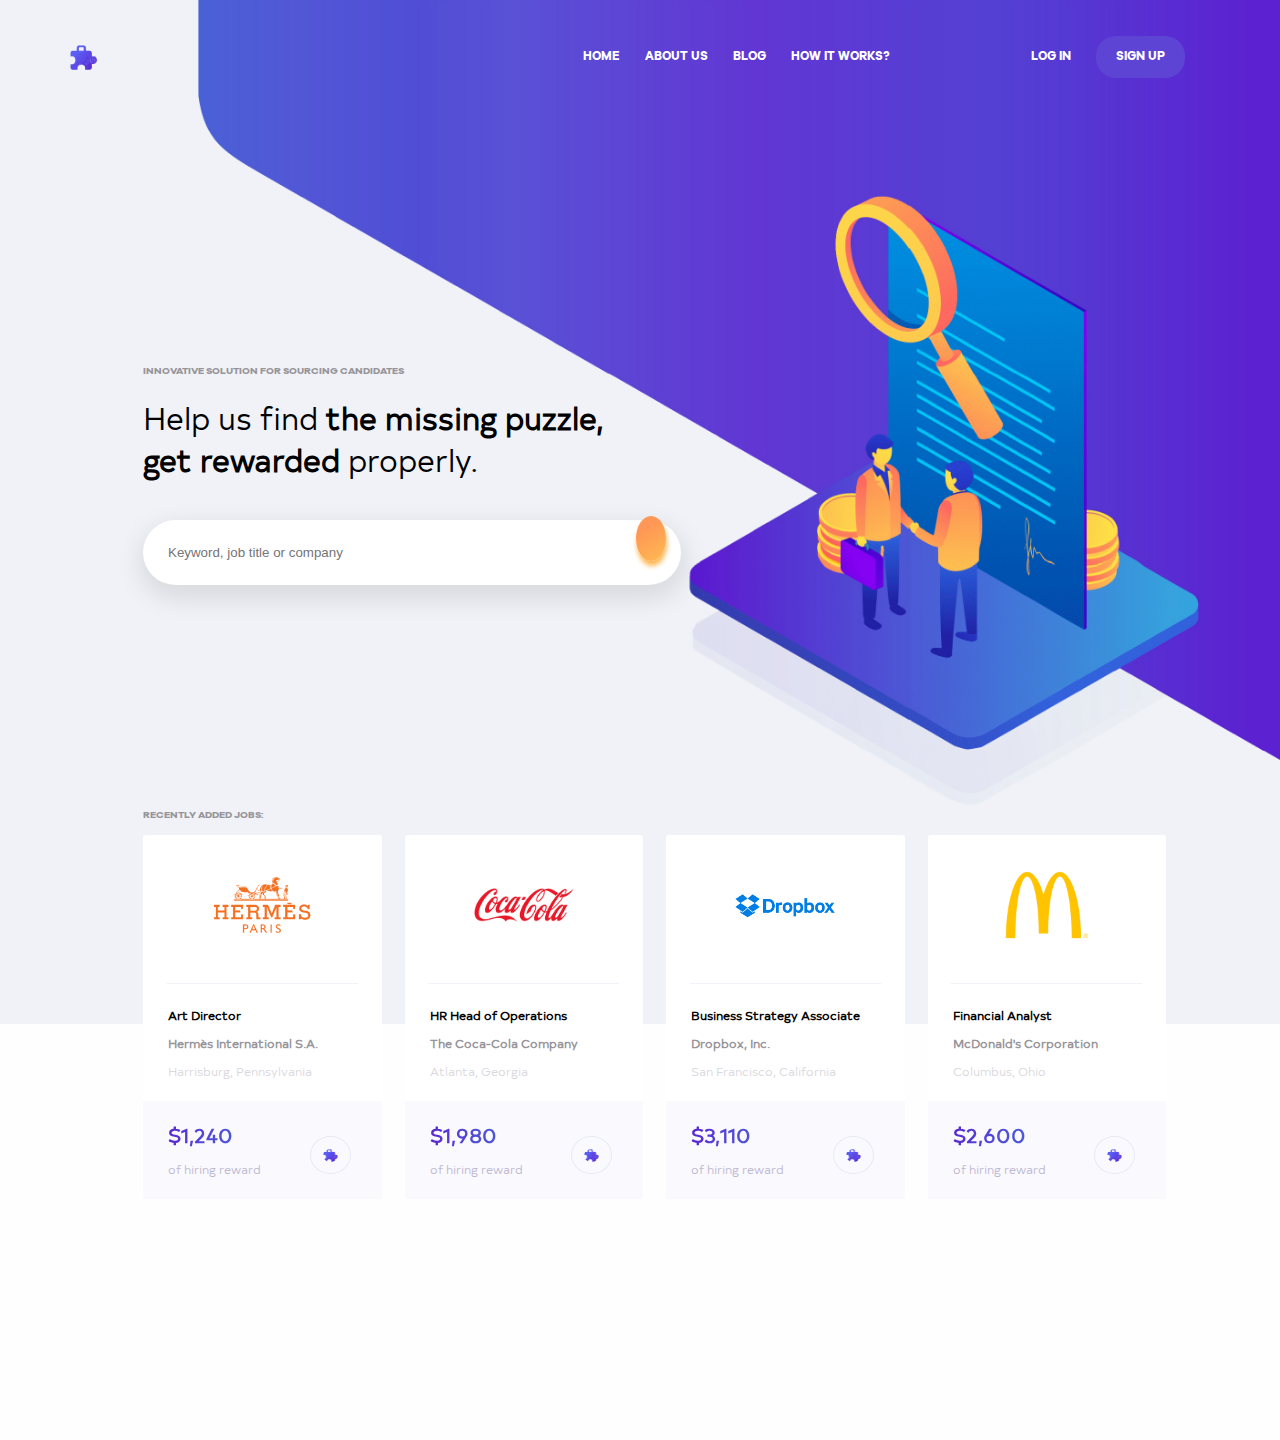
==== commit 64b7e28c: "Fixing images src" ====
--- a/index.html
+++ b/index.html
@@ -10,7 +10,7 @@
     <!-- The header part of the page -->
     <header>
       <nav>
-        <img src='/images/Logo purple.png' alt='Logo'/>
+        <img src='images/Logo purple.png' alt='Logo'/>
         <div>
           <ul>
             <li><a href="#">HOME</a></li>
@@ -43,7 +43,7 @@
         <div>
           <article>
             <div>
-              <img src="/images/Hermes.png" alt="Hermes logo">
+              <img src="images/Hermes.png" alt="Hermes logo">
               <hr/>
             </div>
             <div>
@@ -56,14 +56,14 @@
                 <p>$1,240</p>
                 <p>of hiring reward</p>
               </div>
-                <button><img src="/images/Logo purple.png" alt="Logo"></button>
+                <button><img src="images/Logo purple.png" alt="Logo"></button>
             </div>
             <div><p>Be the first one to recommend!</p></div>
           </article>
   
           <article>
             <div>
-              <img src="/images/Coca-cola.png" alt="Coca-cola logo">
+              <img src="images/Coca-cola.png" alt="Coca-cola logo">
               <hr/>
             </div>
             <div>
@@ -76,14 +76,14 @@
                 <p>$1,980</p>
                 <p>of hiring reward</p>
               </div>
-              <button><img src="/images/Logo purple.png" alt="Logo"></button>
+              <button><img src="images/Logo purple.png" alt="Logo"></button>
             </div>
             <div><p>Be the first one to recommend!</p></div>
           </article>
   
           <article>
             <div>
-              <img src="/images/Dropbox.png" alt="Dropbox logo">
+              <img src="images/Dropbox.png" alt="Dropbox logo">
               <hr/>
             </div>
             <div>
@@ -96,14 +96,14 @@
                 <p>$3,110</p>
                 <p>of hiring reward</p>
               </div>
-              <button><img src="/images/Logo purple.png" alt="Logo"></button>
+              <button><img src="images/Logo purple.png" alt="Logo"></button>
             </div>
             <div><p>Be the first one to recommend!</p></div>
           </article>
   
           <article>
             <div>
-              <img src="/images/McDonalds.png" alt="McDonald's logo">
+              <img src="images/McDonalds.png" alt="McDonald's logo">
               <hr/>
             </div>
             <div>
@@ -116,12 +116,11 @@
                 <p>$2,600</p>
                 <p>of hiring reward</p>
               </div>
-              <button><img src="/images/Logo purple.png" alt="Logo"></button>
+              <button><img src="images/Logo purple.png" alt="Logo"></button>
             </div>
             <div><p>Be the first one to recommend!</p></div>
           </article>
         </div>
       </section>
-
   </body>
 </html>--- a/styles/style.css
+++ b/styles/style.css
@@ -192,7 +192,7 @@
 
 article {
   background-color: white;
-  width: 22%;
+  width: 21%;
   border-radius: 2px;
   margin-right: 2%;
   position: relative;
